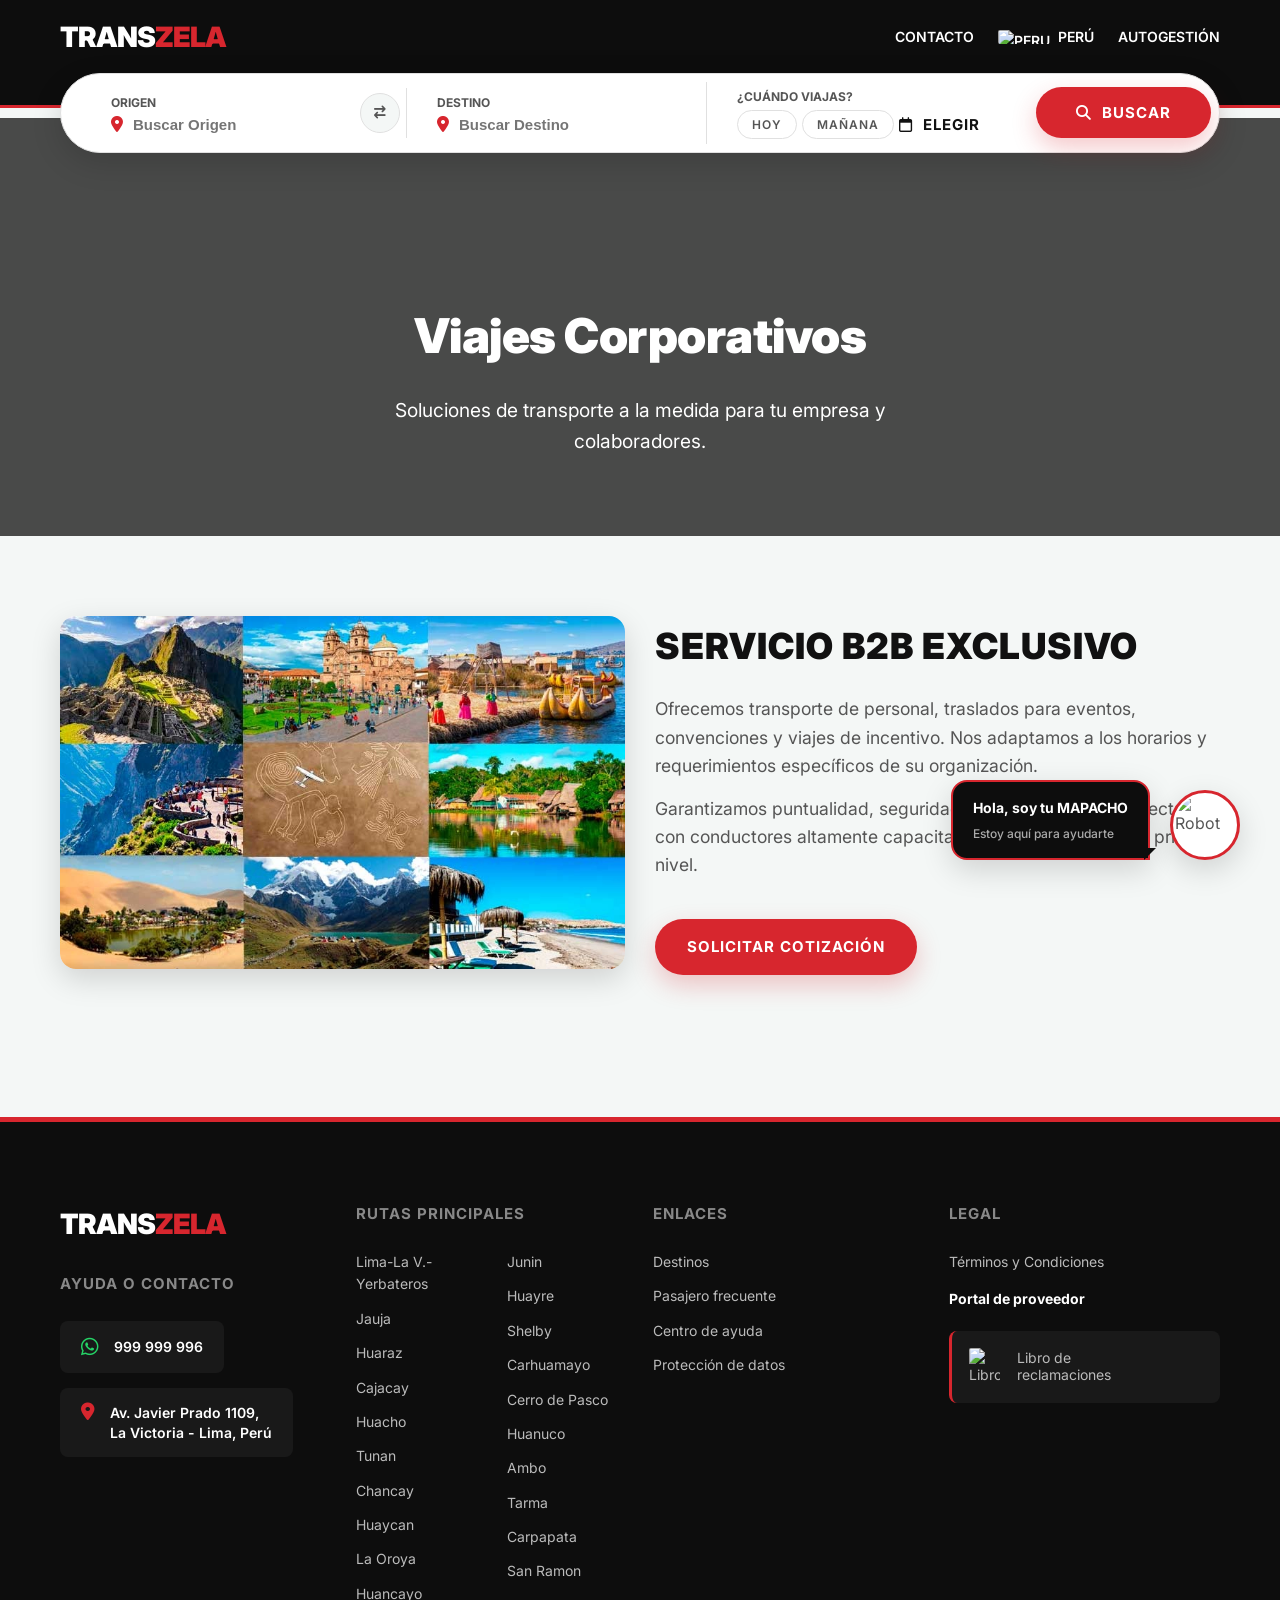
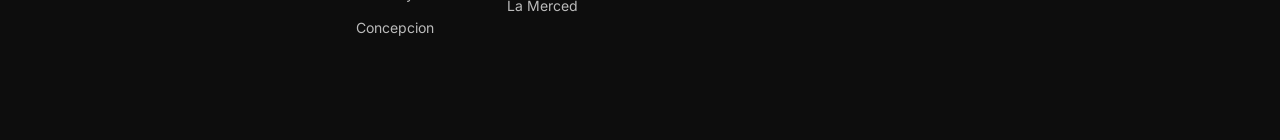
==== pages/corporativo.html @ 56137ab6 "V 1" ====
<!DOCTYPE html>
<html lang="es">

<head>
    <meta charset="UTF-8">
    <meta name="viewport" content="width=device-width, initial-scale=1.0">
    <title>TRANSZELA - Viajes Corporativos</title>
    <link rel="stylesheet" href="https://cdnjs.cloudflare.com/ajax/libs/font-awesome/6.4.0/css/all.min.css">
    <link href="https://fonts.googleapis.com/css2?family=Inter:wght@400;500;600;700;800;900&display=swap"
        rel="stylesheet">
    <link rel="stylesheet" href="../styles/main.css">
</head>

<body>
    <!-- Mounted Header & Pill -->
    <div id="app-header"></div>

    <!-- Page Specific Content -->
    <main>
        <section class="l-section page-header"
            style="background: linear-gradient(rgba(0,0,0,0.7), rgba(0,0,0,0.7)), url('https://images.unsplash.com/photo-1573164713988-8665fc963095?q=80&w=1200&auto=format&fit=crop') center/cover; padding: 180px 0 80px; text-align: center;">
            <div class="l-container">
                <h1 style="font-size: 3rem; color: #fff; margin-bottom: 20px;">Viajes Corporativos</h1>
                <p style="color: #fff; font-size: 1.2rem; max-width: 600px; margin: 0 auto;">Soluciones de transporte a
                    la medida para tu empresa y colaboradores.</p>
            </div>
        </section>

        <section class="l-section">
            <div class="l-container">
                <div class="l-grid l-grid--2" style="align-items: center;">
                    <div>
                        <img src="/assets/images/destinos.webp" alt="Personal viaja corporativo"
                            style="width: 100%; border-radius: var(--radius-lg); box-shadow: var(--shadow-md);">
                    </div>
                    <div>
                        <h2 class="l-section__title l-section__title--left">Servicio B2B Exclusivo</h2>
                        <p style="margin-bottom: 15px; color: #555; line-height: 1.6; font-size: 1.1rem;">Ofrecemos
                            transporte de personal, traslados para eventos, convenciones y viajes de incentivo. Nos
                            adaptamos a los horarios y requerimientos específicos de su organización.</p>
                        <p style="color: #555; line-height: 1.6; font-size: 1.1rem;">Garantizamos puntualidad, seguridad
                            e higiene en cada trayecto, con conductores altamente capacitados e infraestructura de
                            primer nivel.</p>
                        <div class="u-mt-40">
                            <a href="mailto:contacto@transzela.com.pe" class="btn btn--primary btn--pill">Solicitar
                                Cotización</a>
                        </div>
                    </div>
                </div>
            </div>
        </section>
    </main>

    <!-- Footer Component -->
    <div id="app-footer"></div>

    <script type="module" src="../scripts/main.js"></script>
</body>

</html>
---- styles/main.css ----
/* ==========================================================================
   Main Stylesheet
   ========================================================================== */

/* 1. Global Variables & Setup */
@import url('variables.css');

/* 2. Layout Structure */
@import url('layout.css');

/* 3. BEM UI Components */
@import url('components.css');
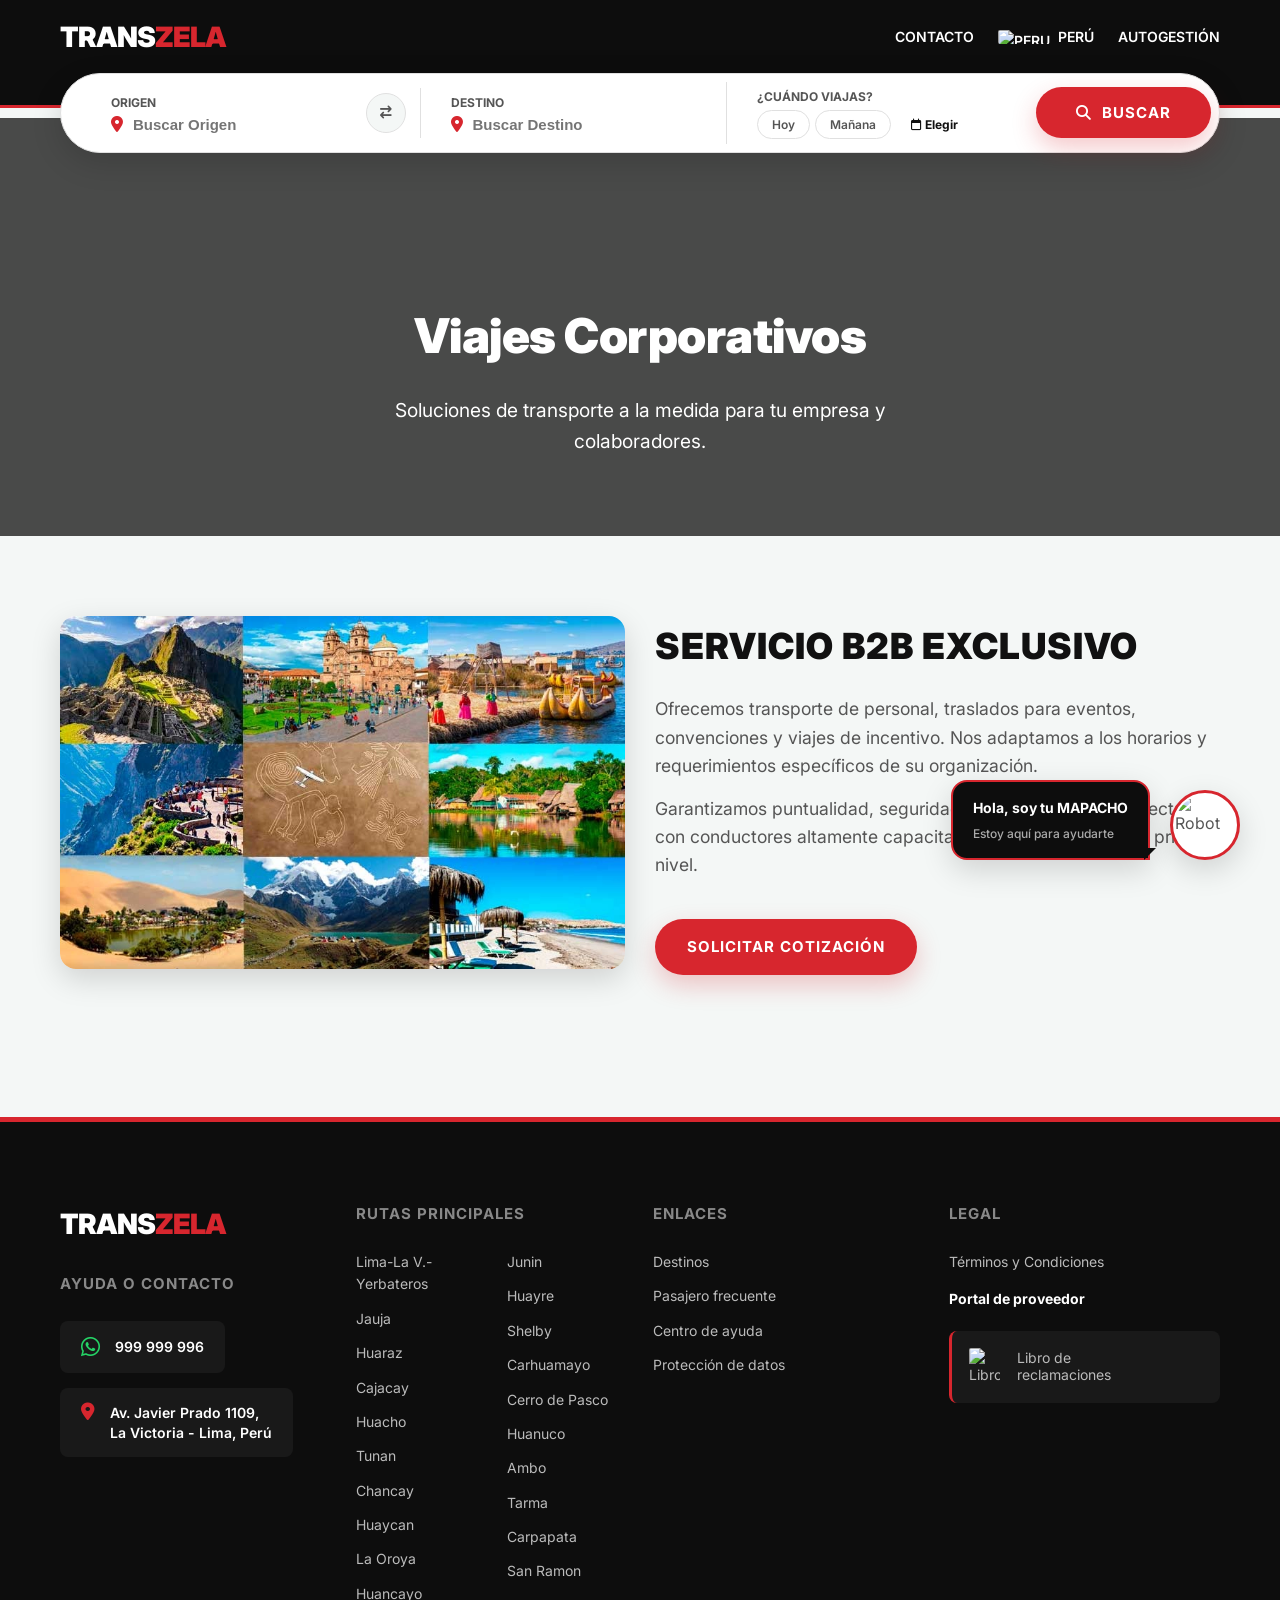
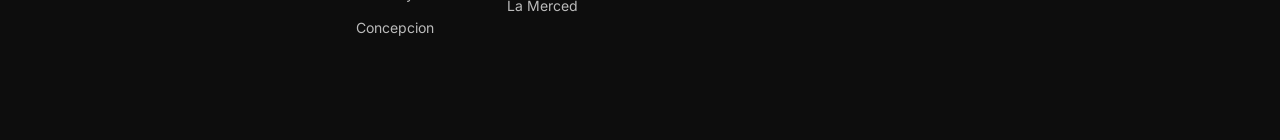
==== commit 730be608: "Refactorización Senior BEM, Optimizaciones Vercel y README" ====
--- a/pages/corporativo.html
+++ b/pages/corporativo.html
@@ -17,12 +17,10 @@
 
     <!-- Page Specific Content -->
     <main>
-        <section class="l-section page-header"
-            style="background: linear-gradient(rgba(0,0,0,0.7), rgba(0,0,0,0.7)), url('https://images.unsplash.com/photo-1573164713988-8665fc963095?q=80&w=1200&auto=format&fit=crop') center/cover; padding: 180px 0 80px; text-align: center;">
+        <section class="l-section page-header page-header--corporativo">
             <div class="l-container">
-                <h1 style="font-size: 3rem; color: #fff; margin-bottom: 20px;">Viajes Corporativos</h1>
-                <p style="color: #fff; font-size: 1.2rem; max-width: 600px; margin: 0 auto;">Soluciones de transporte a
-                    la medida para tu empresa y colaboradores.</p>
+                <h1 class="page-header__title">Viajes Corporativos</h1>
+                <p class="page-header__desc">Soluciones de transporte a la medida para tu empresa y colaboradores.</p>
             </div>
         </section>
 
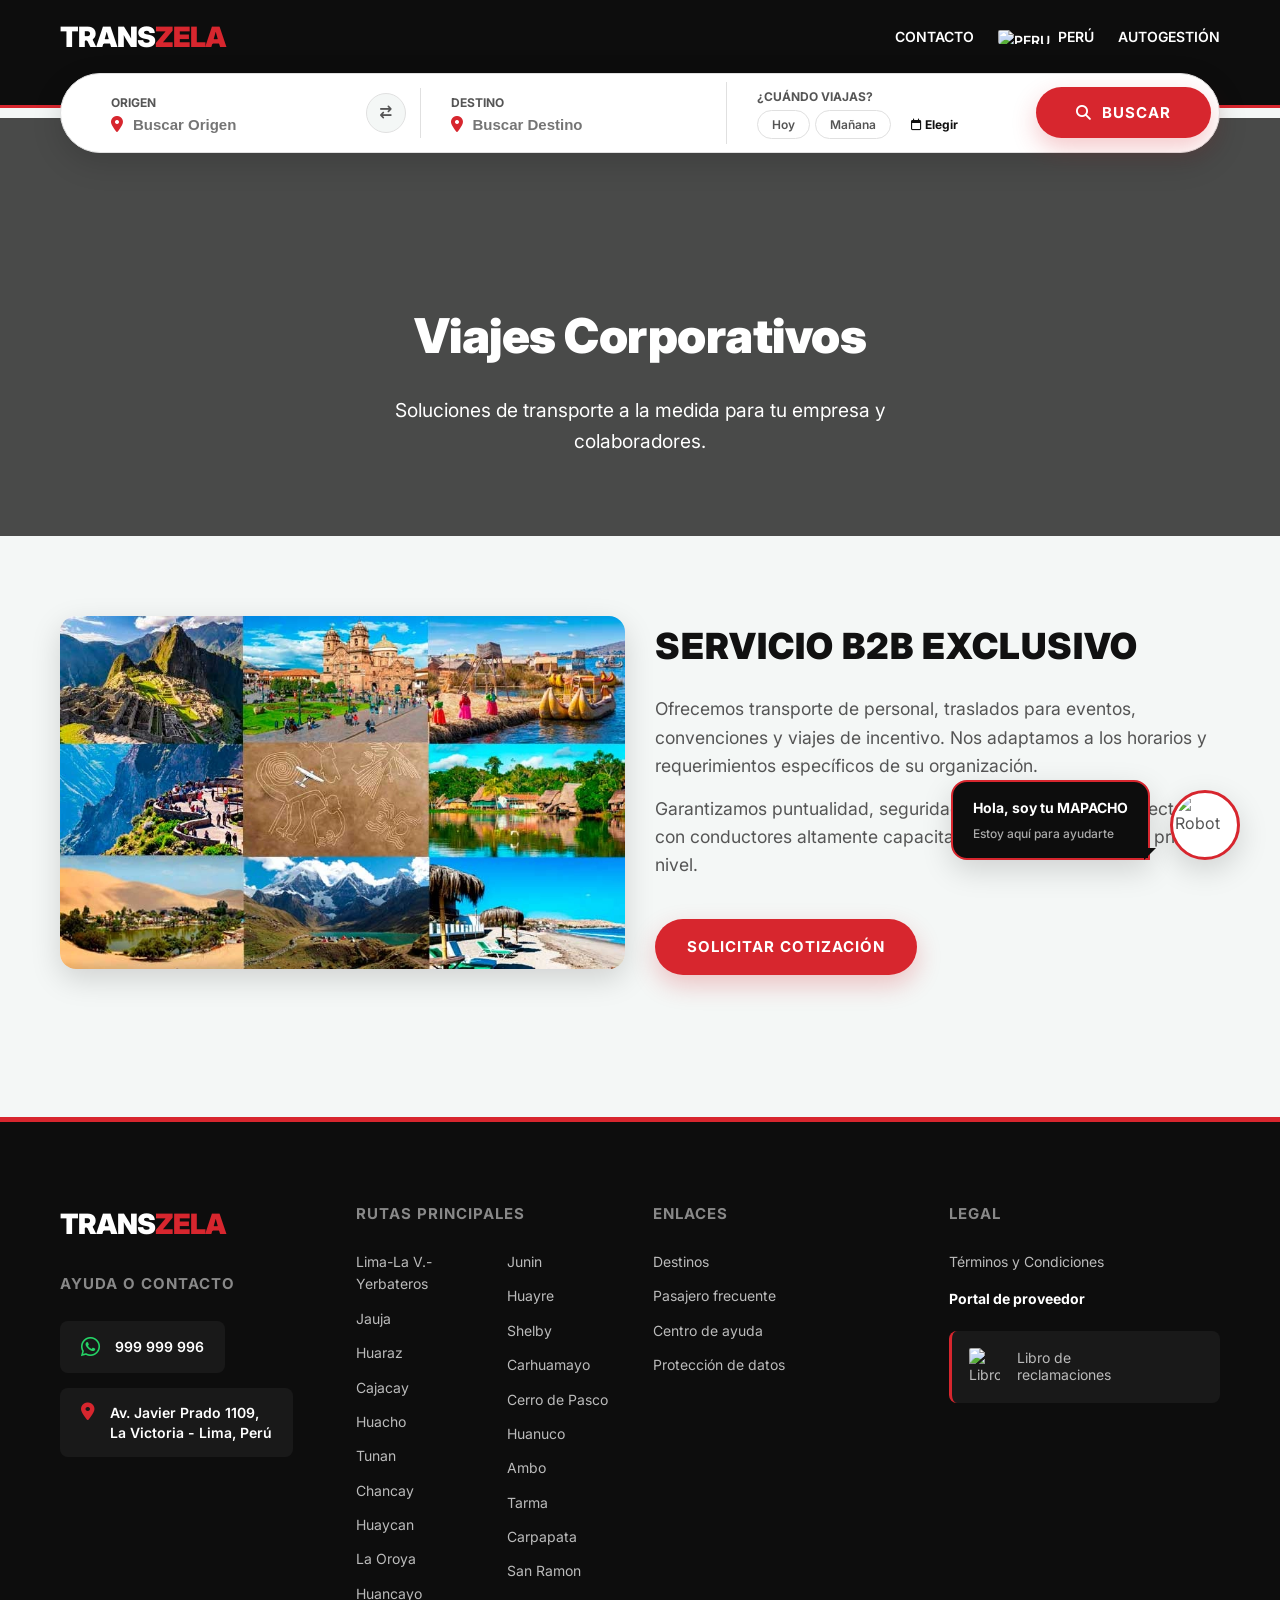
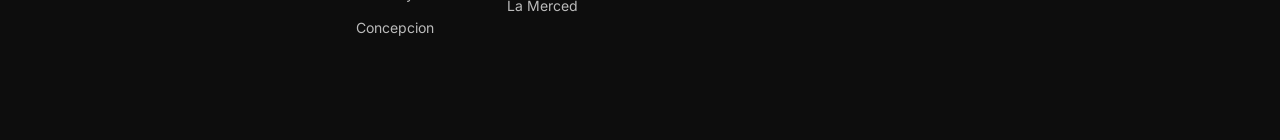
==== commit c929962b: "feat: actualizacion de favicon en todas las interfaces" ====
--- a/pages/corporativo.html
+++ b/pages/corporativo.html
@@ -9,6 +9,7 @@
     <link href="https://fonts.googleapis.com/css2?family=Inter:wght@400;500;600;700;800;900&display=swap"
         rel="stylesheet">
     <link rel="stylesheet" href="../styles/main.css">
+    <link rel="icon" type="image/png" href="../assets/icons/favicon.png">
 </head>
 
 <body>
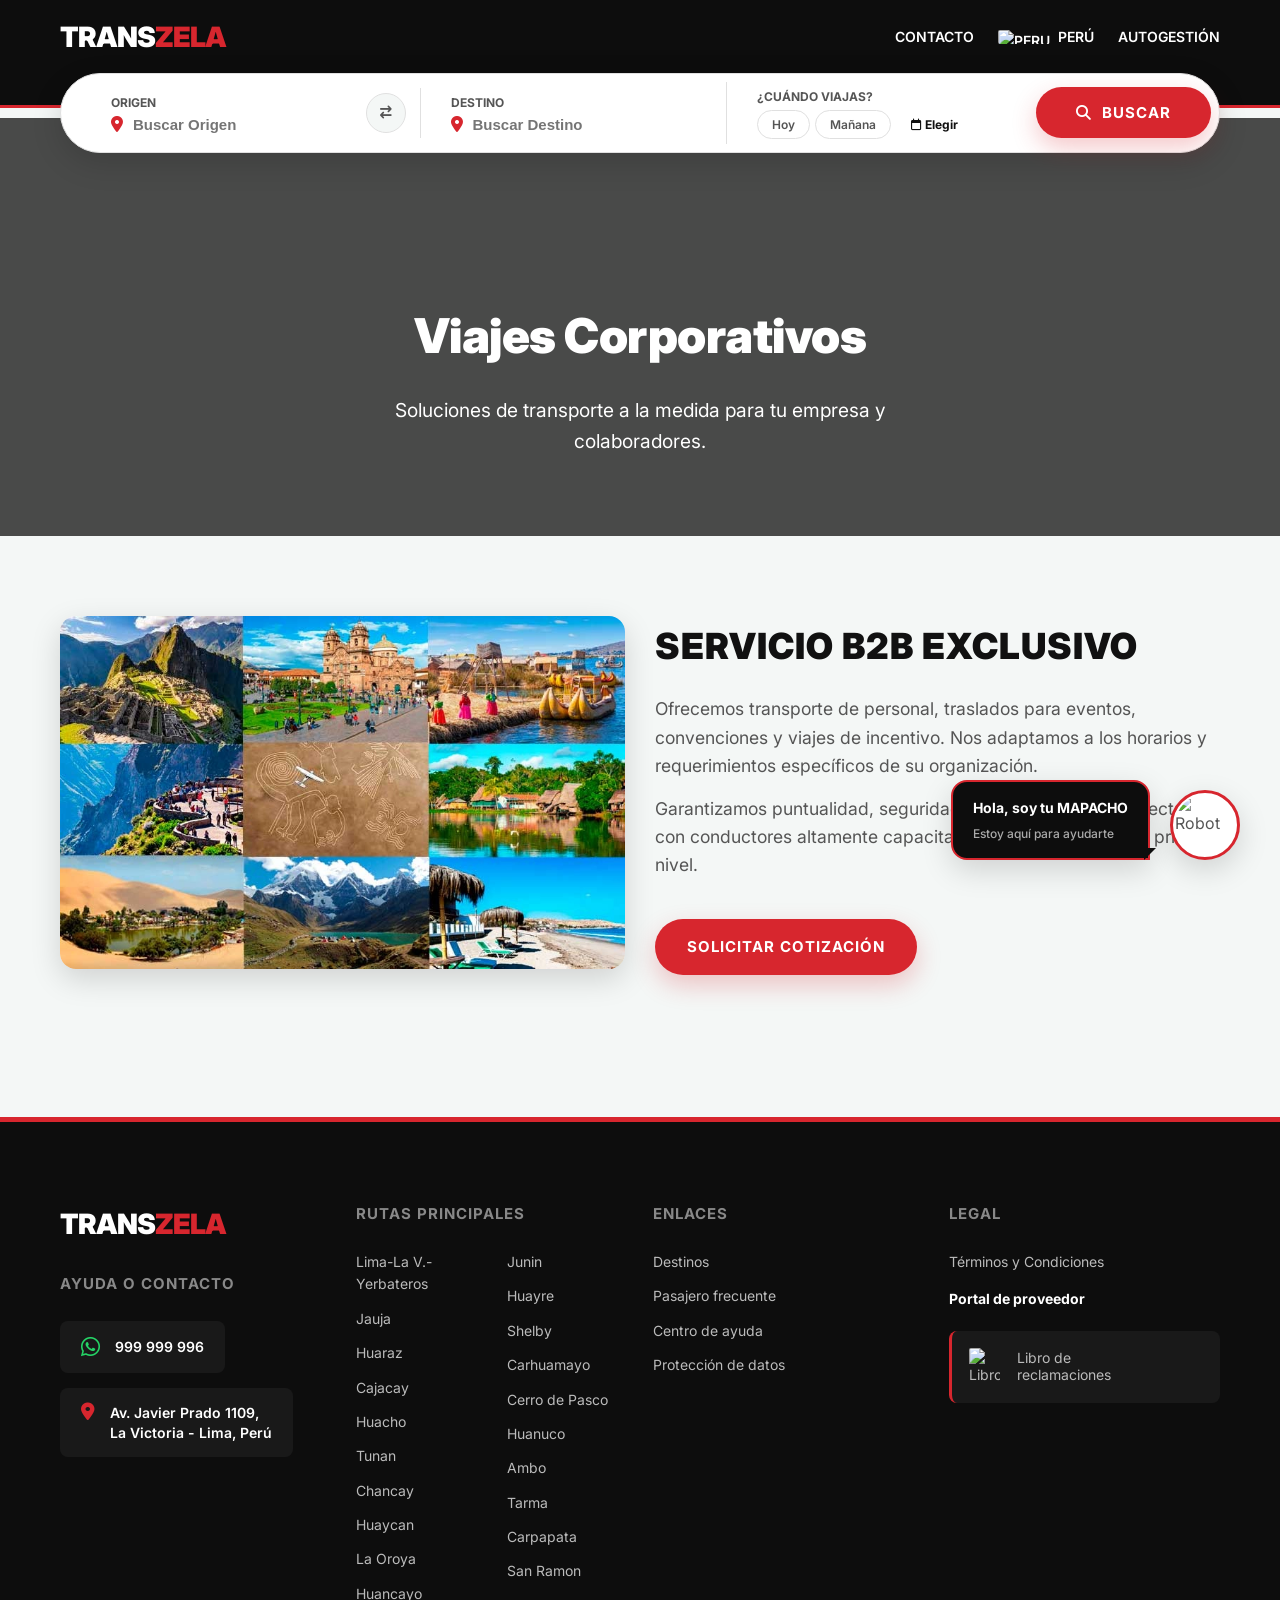
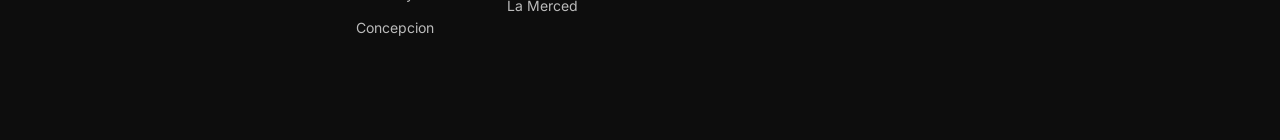
==== commit 7688b494: "refactor(senior): optimizacion profunda DRY, rendimiento lazy-loading, arrays modulares y validacion" ====
--- a/pages/corporativo.html
+++ b/pages/corporativo.html
@@ -9,7 +9,7 @@
     <link href="https://fonts.googleapis.com/css2?family=Inter:wght@400;500;600;700;800;900&display=swap"
         rel="stylesheet">
     <link rel="stylesheet" href="../styles/main.css">
-    <link rel="icon" type="image/png" href="../assets/icons/favicon.png">
+    <link rel="icon" type="image/png" href="../assets/icons/favicon.ico">
 </head>
 
 <body>
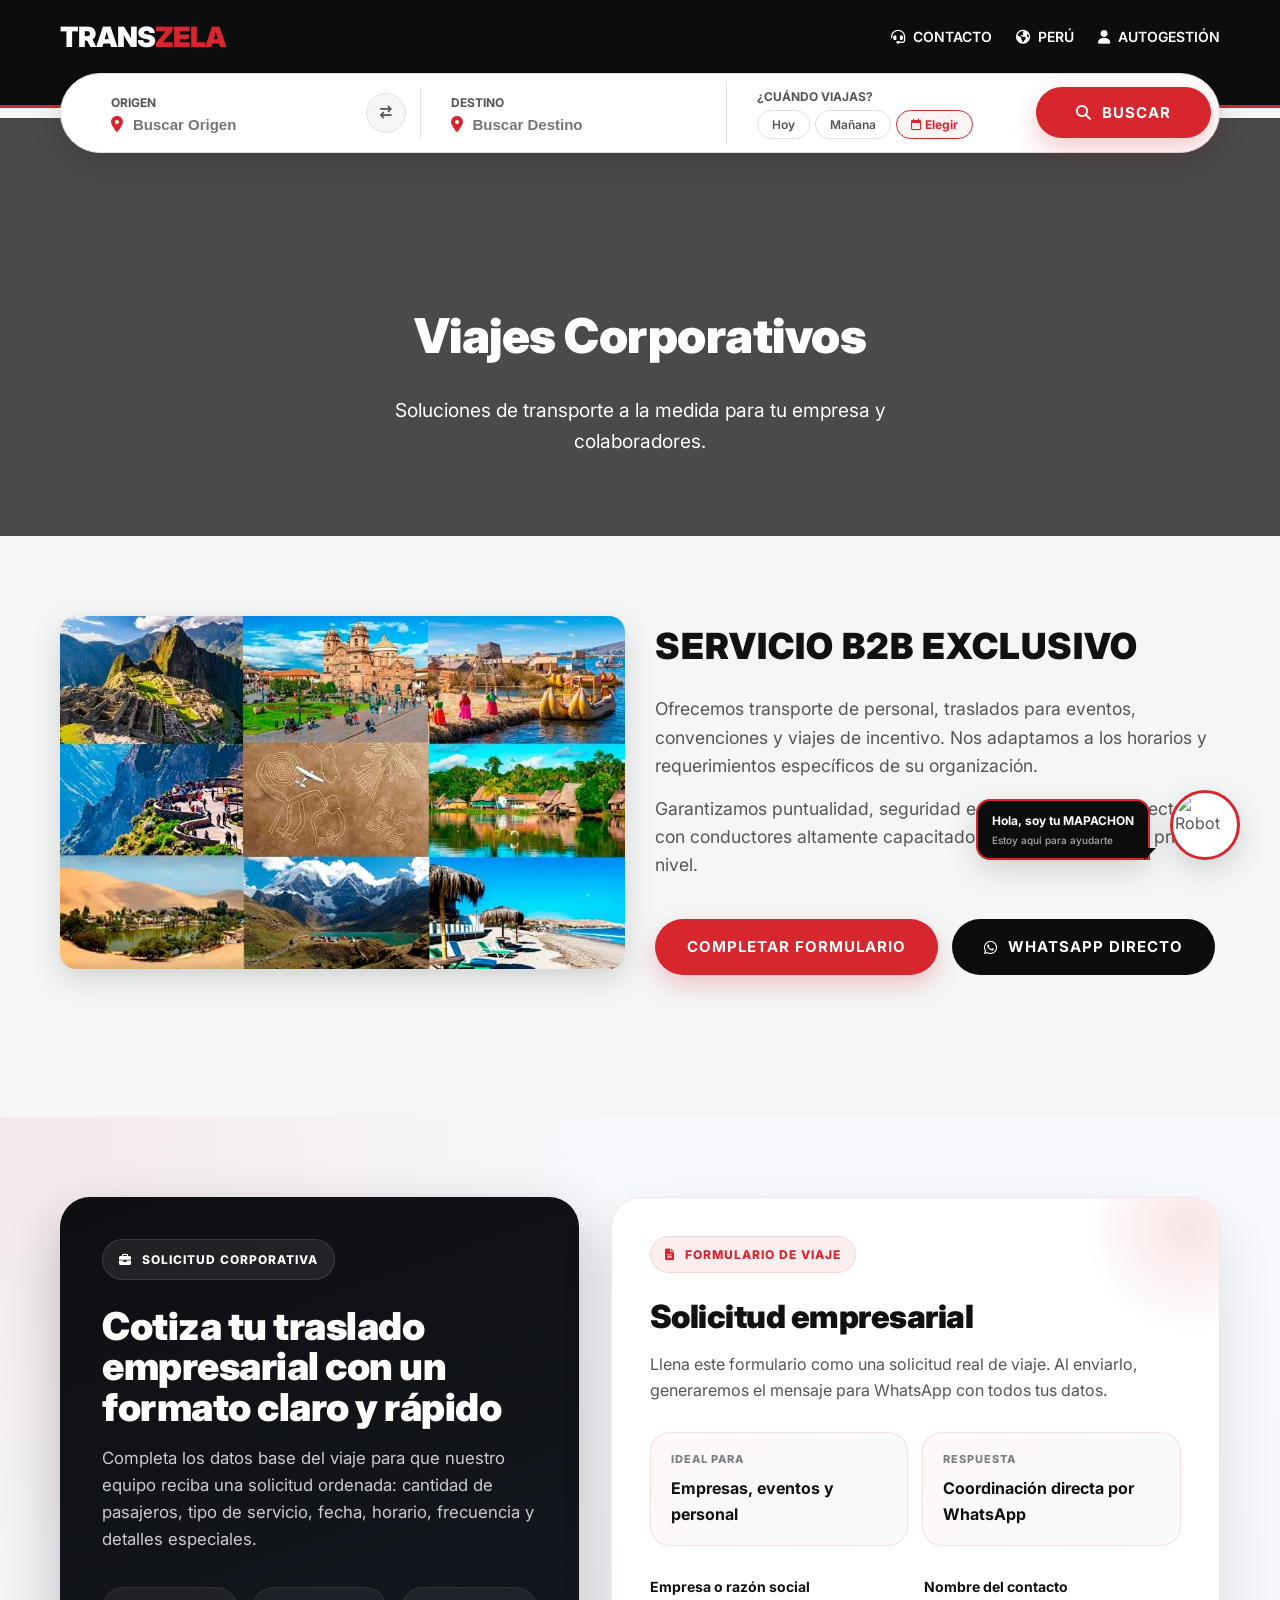
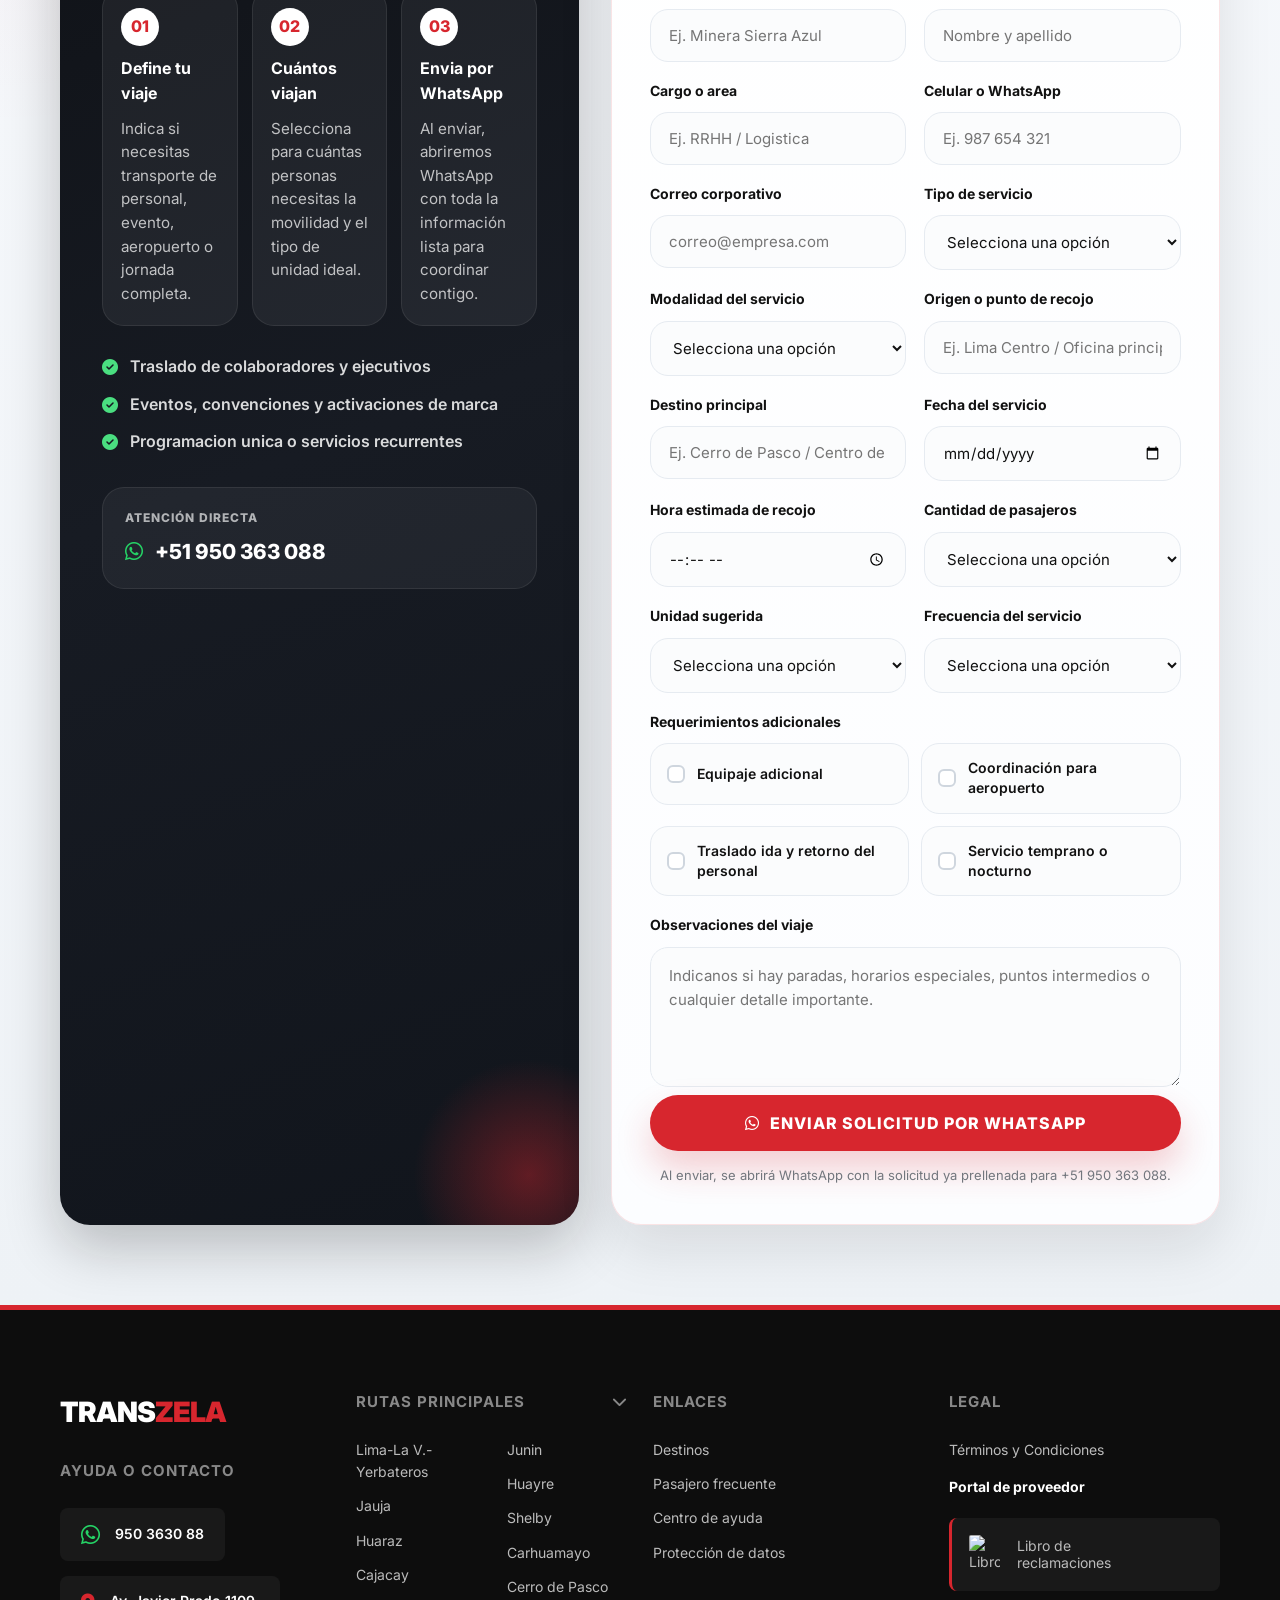
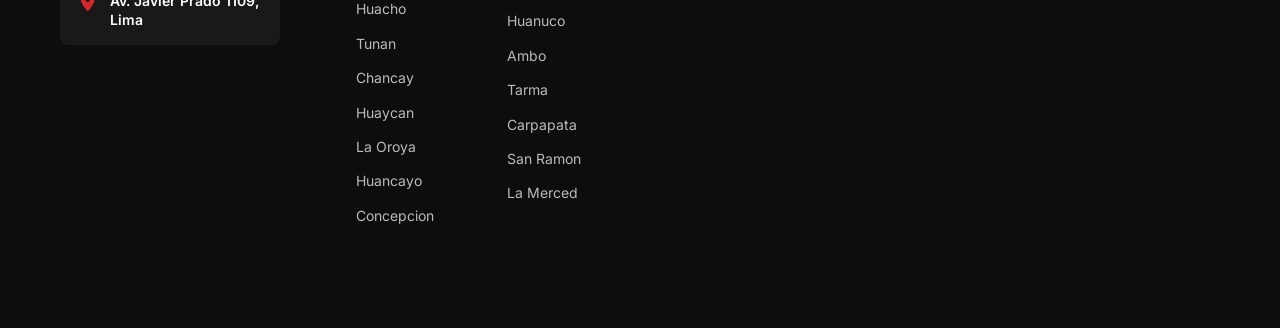
==== commit f76b1a28: "Horarios" ====
--- a/pages/corporativo.html
+++ b/pages/corporativo.html
@@ -36,14 +36,248 @@
                         <h2 class="l-section__title l-section__title--left">Servicio B2B Exclusivo</h2>
                         <p style="margin-bottom: 15px; color: #555; line-height: 1.6; font-size: 1.1rem;">Ofrecemos
                             transporte de personal, traslados para eventos, convenciones y viajes de incentivo. Nos
-                            adaptamos a los horarios y requerimientos específicos de su organización.</p>
+                            adaptamos a los horarios y requerimientos espec&iacute;ficos de su organizaci&oacute;n.</p>
                         <p style="color: #555; line-height: 1.6; font-size: 1.1rem;">Garantizamos puntualidad, seguridad
                             e higiene en cada trayecto, con conductores altamente capacitados e infraestructura de
                             primer nivel.</p>
-                        <div class="u-mt-40">
-                            <a href="mailto:contacto@transzela.com.pe" class="btn btn--primary btn--pill">Solicitar
-                                Cotización</a>
-                        </div>
+                        <div class="u-mt-40 corporate-actions">
+                            <a href="#corporate-request" class="btn btn--primary btn--pill">Completar formulario</a>
+                            <a href="https://wa.me/51950363088" target="_blank" rel="noopener"
+                                class="btn btn--dark btn--pill">
+                                <i class="fa-brands fa-whatsapp"></i>
+                                WhatsApp directo
+                            </a>
+                        </div>
+                    </div>
+                </div>
+            </div>
+        </section>
+
+        <section class="l-section corporate-booking" id="corporate-request">
+            <div class="l-container">
+                <div class="corporate-booking__shell">
+                    <div class="corporate-booking__panel">
+                        <p class="corporate-booking__eyebrow">
+                            <i class="fa-solid fa-briefcase"></i>
+                            Solicitud corporativa
+                        </p>
+                        <h2 class="corporate-booking__title">Cotiza tu traslado empresarial con un formato claro y r&aacute;pido</h2>
+                        <p class="corporate-booking__desc">
+                            Completa los datos base del viaje para que nuestro equipo reciba una solicitud ordenada:
+                            cantidad de pasajeros, tipo de servicio, fecha, horario, frecuencia y detalles especiales.
+                        </p>
+
+                        <div class="corporate-booking__highlights">
+                            <article class="corporate-booking__highlight">
+                                <span>01</span>
+                                <strong>Define tu viaje</strong>
+                                <p>Indica si necesitas transporte de personal, evento, aeropuerto o jornada completa.</p>
+                            </article>
+                            <article class="corporate-booking__highlight">
+                                <span>02</span>
+                                <strong>Cu&aacute;ntos viajan</strong>
+                                <p>Selecciona para cu&aacute;ntas personas necesitas la movilidad y el tipo de unidad ideal.</p>
+                            </article>
+                            <article class="corporate-booking__highlight">
+                                <span>03</span>
+                                <strong>Envia por WhatsApp</strong>
+                                <p>Al enviar, abriremos WhatsApp con toda la informaci&oacute;n lista para coordinar contigo.</p>
+                            </article>
+                        </div>
+
+                        <ul class="corporate-booking__benefits">
+                            <li><i class="fa-solid fa-circle-check"></i> Traslado de colaboradores y ejecutivos</li>
+                            <li><i class="fa-solid fa-circle-check"></i> Eventos, convenciones y activaciones de marca</li>
+                            <li><i class="fa-solid fa-circle-check"></i> Programacion unica o servicios recurrentes</li>
+                        </ul>
+
+                        <div class="corporate-booking__contact">
+                            <span class="corporate-booking__contact-label">Atenci&oacute;n directa</span>
+                            <a href="https://wa.me/51950363088" target="_blank" rel="noopener"
+                                class="corporate-booking__contact-link">
+                                <i class="fa-brands fa-whatsapp"></i>
+                                +51 950 363 088
+                            </a>
+                        </div>
+                    </div>
+
+                    <div class="corporate-form-card">
+                        <div class="corporate-form__header">
+                            <span class="corporate-form__badge">
+                                <i class="fa-solid fa-file-lines"></i>
+                                Formulario de viaje
+                            </span>
+                            <h3 class="corporate-form__title">Solicitud empresarial</h3>
+                            <p class="corporate-form__subtitle">
+                                Llena este formulario como una solicitud real de viaje. Al enviarlo, generaremos el
+                                mensaje para WhatsApp con todos tus datos.
+                            </p>
+                        </div>
+
+                        <div class="corporate-form__meta">
+                            <div class="corporate-form__meta-item">
+                                <span class="corporate-form__meta-label">Ideal para</span>
+                                <strong class="corporate-form__meta-value">Empresas, eventos y personal</strong>
+                            </div>
+                            <div class="corporate-form__meta-item">
+                                <span class="corporate-form__meta-label">Respuesta</span>
+                                <strong class="corporate-form__meta-value">Coordinaci&oacute;n directa por WhatsApp</strong>
+                            </div>
+                        </div>
+
+                        <form id="corporate-form" class="corporate-form">
+                            <div class="corporate-form__grid corporate-form__grid--2">
+                                <div class="corporate-form__group">
+                                    <label class="corporate-form__label" for="corporate-company">Empresa o raz&oacute;n social</label>
+                                    <input class="corporate-form__input" id="corporate-company" name="company" type="text"
+                                        placeholder="Ej. Minera Sierra Azul" required>
+                                </div>
+
+                                <div class="corporate-form__group">
+                                    <label class="corporate-form__label" for="corporate-contact">Nombre del contacto</label>
+                                    <input class="corporate-form__input" id="corporate-contact" name="contactName" type="text"
+                                        placeholder="Nombre y apellido" required>
+                                </div>
+
+                                <div class="corporate-form__group">
+                                    <label class="corporate-form__label" for="corporate-role">Cargo o area</label>
+                                    <input class="corporate-form__input" id="corporate-role" name="contactRole" type="text"
+                                        placeholder="Ej. RRHH / Logistica">
+                                </div>
+
+                                <div class="corporate-form__group">
+                                    <label class="corporate-form__label" for="corporate-phone">Celular o WhatsApp</label>
+                                    <input class="corporate-form__input" id="corporate-phone" name="contactPhone" type="tel"
+                                        placeholder="Ej. 987 654 321" required>
+                                </div>
+
+                                <div class="corporate-form__group">
+                                    <label class="corporate-form__label" for="corporate-email">Correo corporativo</label>
+                                    <input class="corporate-form__input" id="corporate-email" name="contactEmail" type="email"
+                                        placeholder="correo@empresa.com" required>
+                                </div>
+
+                                <div class="corporate-form__group">
+                                    <label class="corporate-form__label" for="corporate-service">Tipo de servicio</label>
+                                    <select class="corporate-form__input" id="corporate-service" name="serviceType" required>
+                                        <option value="">Selecciona una opci&oacute;n</option>
+                                        <option value="Transporte de personal">Transporte de personal</option>
+                                        <option value="Traslado para evento corporativo">Traslado para evento corporativo</option>
+                                        <option value="Convencion o congreso">Convenci&oacute;n o congreso</option>
+                                        <option value="Traslado aeropuerto / hotel">Traslado aeropuerto / hotel</option>
+                                        <option value="Viaje de incentivo">Viaje de incentivo</option>
+                                        <option value="Otro requerimiento corporativo">Otro requerimiento corporativo</option>
+                                    </select>
+                                </div>
+
+                                <div class="corporate-form__group">
+                                    <label class="corporate-form__label" for="corporate-modality">Modalidad del servicio</label>
+                                    <select class="corporate-form__input" id="corporate-modality" name="serviceModality" required>
+                                        <option value="">Selecciona una opci&oacute;n</option>
+                                        <option value="Solo ida">Solo ida</option>
+                                        <option value="Ida y vuelta">Ida y vuelta</option>
+                                        <option value="Jornada completa">Jornada completa</option>
+                                        <option value="Servicio recurrente">Servicio recurrente</option>
+                                        <option value="Multiples traslados">M&uacute;ltiples traslados</option>
+                                    </select>
+                                </div>
+
+                                <div class="corporate-form__group">
+                                    <label class="corporate-form__label" for="corporate-origin">Origen o punto de recojo</label>
+                                    <input class="corporate-form__input" id="corporate-origin" name="origin" type="text"
+                                        placeholder="Ej. Lima Centro / Oficina principal" required>
+                                </div>
+
+                                <div class="corporate-form__group">
+                                    <label class="corporate-form__label" for="corporate-destination">Destino principal</label>
+                                    <input class="corporate-form__input" id="corporate-destination" name="destination" type="text"
+                                        placeholder="Ej. Cerro de Pasco / Centro de convenciones" required>
+                                </div>
+
+                                <div class="corporate-form__group">
+                                    <label class="corporate-form__label" for="corporate-date">Fecha del servicio</label>
+                                    <input class="corporate-form__input" id="corporate-date" name="serviceDate" type="date" required>
+                                </div>
+
+                                <div class="corporate-form__group">
+                                    <label class="corporate-form__label" for="corporate-time">Hora estimada de recojo</label>
+                                    <input class="corporate-form__input" id="corporate-time" name="pickupTime" type="time" required>
+                                </div>
+
+                                <div class="corporate-form__group">
+                                    <label class="corporate-form__label" for="corporate-passengers">Cantidad de pasajeros</label>
+                                    <select class="corporate-form__input" id="corporate-passengers" name="passengers" required>
+                                        <option value="">Selecciona una opci&oacute;n</option>
+                                        <option value="1 a 6 pasajeros">1 a 6 pasajeros</option>
+                                        <option value="7 a 12 pasajeros">7 a 12 pasajeros</option>
+                                        <option value="13 a 20 pasajeros">13 a 20 pasajeros</option>
+                                        <option value="21 a 35 pasajeros">21 a 35 pasajeros</option>
+                                        <option value="36 a 50 pasajeros">36 a 50 pasajeros</option>
+                                        <option value="Mas de 50 pasajeros">Mas de 50 pasajeros</option>
+                                    </select>
+                                </div>
+
+                                <div class="corporate-form__group">
+                                    <label class="corporate-form__label" for="corporate-unit">Unidad sugerida</label>
+                                    <select class="corporate-form__input" id="corporate-unit" name="suggestedUnit" required>
+                                        <option value="">Selecciona una opci&oacute;n</option>
+                                        <option value="Van ejecutiva">Van ejecutiva</option>
+                                        <option value="Minibus">Minibus</option>
+                                        <option value="Bus corporativo">Bus corporativo</option>
+                                        <option value="Flota mixta">Flota mixta</option>
+                                        <option value="Requiero asesoria">Requiero asesoria</option>
+                                    </select>
+                                </div>
+
+                                <div class="corporate-form__group">
+                                    <label class="corporate-form__label" for="corporate-frequency">Frecuencia del servicio</label>
+                                    <select class="corporate-form__input" id="corporate-frequency" name="serviceFrequency" required>
+                                        <option value="">Selecciona una opci&oacute;n</option>
+                                        <option value="Servicio unico">Servicio unico</option>
+                                        <option value="Diario">Diario</option>
+                                        <option value="Semanal">Semanal</option>
+                                        <option value="Mensual">Mensual</option>
+                                        <option value="Segun cronograma de evento">Seg&uacute;n cronograma de evento</option>
+                                    </select>
+                                </div>
+
+                                <div class="corporate-form__group corporate-form__group--full">
+                                    <span class="corporate-form__label">Requerimientos adicionales</span>
+                                    <div class="corporate-form__extras">
+                                        <label class="corporate-form__check">
+                                            <input type="checkbox" name="travelExtras" value="Equipaje adicional">
+                                            <span>Equipaje adicional</span>
+                                        </label>
+                                        <label class="corporate-form__check">
+                                            <input type="checkbox" name="travelExtras" value="Coordinacion para aeropuerto">
+                                            <span>Coordinaci&oacute;n para aeropuerto</span>
+                                        </label>
+                                        <label class="corporate-form__check">
+                                            <input type="checkbox" name="travelExtras" value="Traslado ida y retorno del personal">
+                                            <span>Traslado ida y retorno del personal</span>
+                                        </label>
+                                        <label class="corporate-form__check">
+                                            <input type="checkbox" name="travelExtras" value="Servicio temprano o nocturno">
+                                            <span>Servicio temprano o nocturno</span>
+                                        </label>
+                                    </div>
+                                </div>
+
+                                <div class="corporate-form__group corporate-form__group--full">
+                                    <label class="corporate-form__label" for="corporate-notes">Observaciones del viaje</label>
+                                    <textarea class="corporate-form__input corporate-form__textarea" id="corporate-notes"
+                                        name="notes" placeholder="Indicanos si hay paradas, horarios especiales, puntos intermedios o cualquier detalle importante."></textarea>
+                                </div>
+                            </div>
+
+                            <button type="submit" class="btn btn--primary btn--pill corporate-form__submit">
+                                <i class="fa-brands fa-whatsapp"></i>
+                                Enviar solicitud por WhatsApp
+                            </button>
+                            <p class="corporate-form__footnote">
+                                Al enviar, se abrir&aacute; WhatsApp con la solicitud ya prellenada para +51 950 363 088.
+                            </p>
+                        </form>
                     </div>
                 </div>
             </div>
@@ -56,4 +290,4 @@
     <script type="module" src="../scripts/main.js"></script>
 </body>
 
-</html>+</html>
